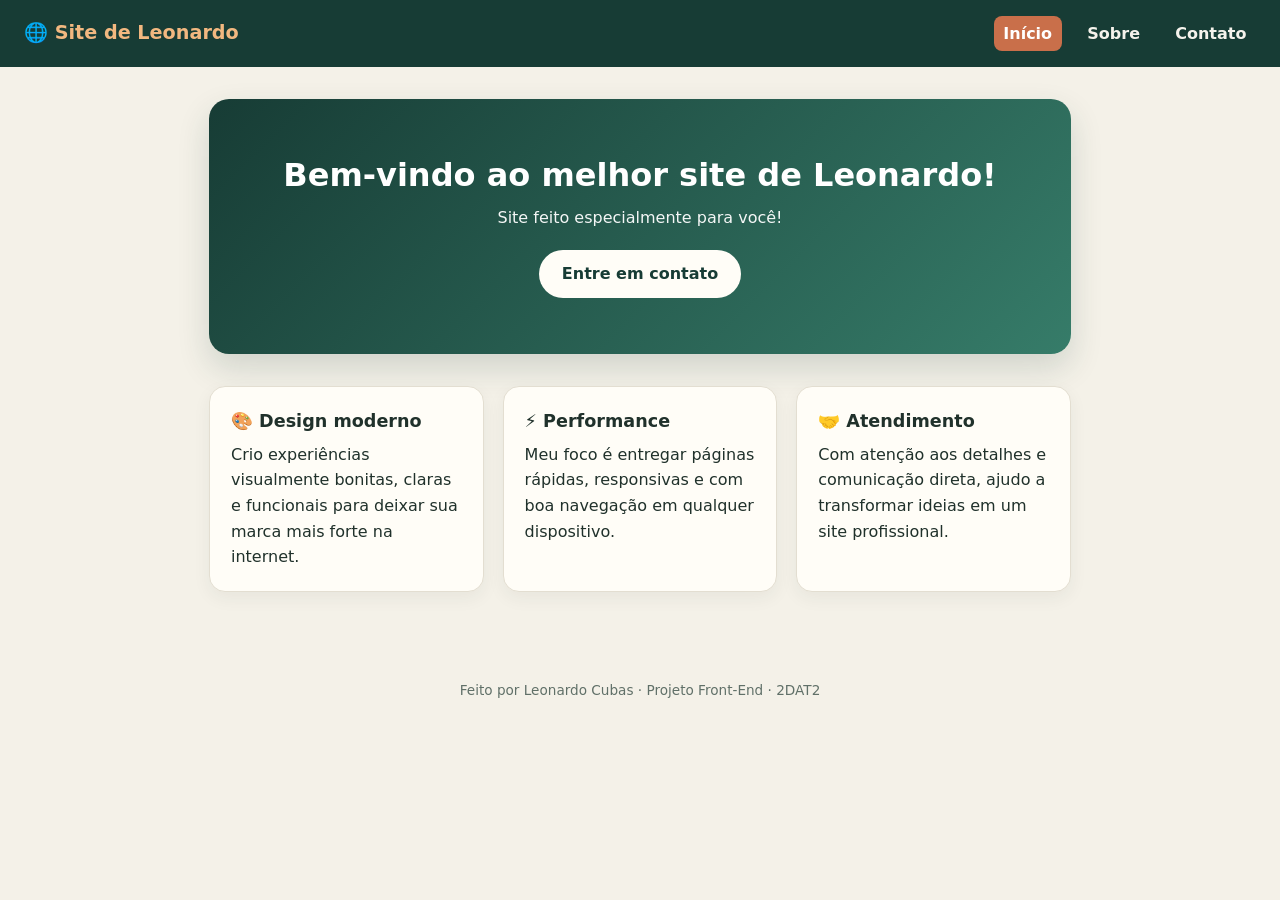
==== index.html @ 8fc5d22d "criaçao de site" ====
<!DOCTYPE html>
<html lang="pt-BR">
<head>
  <meta charset="UTF-8" />
  <meta name="viewport" content="width=device-width, initial-scale=1.0" />
  <!-- TODO: troque pelo nome do SEU site -->
  <title>Site de Leonardo — Início</title>
  <link rel="stylesheet" href="style.css" />
</head>
<body>

  <a class="atalho" href="#principal">Pular para o conteúdo</a>
  <!-- MENU: copie este <header> igual nas 3 páginas e mude só a classe "ativo" -->
  <header class="topo">
    <span class="logo"><span aria-hidden="true">🌐</span> Site de Leonardo</span>
    <nav class="menu" aria-label="Navegação principal">
      <a href="index.html" class="ativo" aria-current="page">Início</a>
      <a href="sobre.html">Sobre</a>
      <a href="contato.html">Contato</a>
    </nav>
  </header>

  <main id="principal">
    <!-- Seção de destaque (hero) -->
    <section class="hero">
      <h1>Bem-vindo ao melhor site de Leonardo!</h1>
      <p>Site feito especialmente para você!</p>
      <a href="contato.html" class="botao">Entre em contato</a>
    </section>

    <!-- Três cards (bom lugar para praticar flexbox ou grid) -->
    <section class="cards">
      <article class="card">
        <h2><span aria-hidden="true">🎨</span> Design moderno</h2>
        <p>Crio experiências visualmente bonitas, claras e funcionais para deixar sua marca mais forte na internet.</p>
      </article>
      <article class="card">
        <h2><span aria-hidden="true">⚡</span> Performance</h2>
        <p>Meu foco é entregar páginas rápidas, responsivas e com boa navegação em qualquer dispositivo.</p>
      </article>
      <article class="card">
        <h2><span aria-hidden="true">🤝</span> Atendimento</h2>
        <p>Com atenção aos detalhes e comunicação direta, ajudo a transformar ideias em um site profissional.</p>
      </article>
    </section>
  </main>

  <footer class="rodape">
    <!-- TODO: coloque seu nome -->
    <p>Feito por Leonardo Cubas · Projeto Front-End · 2DAT2</p>
  </footer>

</body>
</html>
---- style.css ----
/* =====================================================================
   MODELO INICIAL — Meu Site (3 páginas)
   Este CSS é COMPARTILHADO pelas 3 páginas (index, sobre, contato).
   O visual abaixo é só um ponto de partida: mude cores, fontes, tamanhos
   e layout para deixar com a SUA cara. 💪
   ===================================================================== */

* { margin: 0; padding: 0; box-sizing: border-box; }

:root {
  color-scheme: light;
  --cor-fundo: #f4f1e8;
  --cor-texto: #20312b;
  --cor-verde: #173c35;
  --cor-verde-claro: #367c69;
  --cor-destaque: #c96f4a;
  --cor-cartao: #fffdf7;
  --cor-borda: #e3ded1;
}

body {
  font-family: 'Segoe UI', system-ui, Arial, sans-serif;
  color: var(--cor-texto);
  background: var(--cor-fundo);
  line-height: 1.6;
}

.atalho {
  position: absolute;
  top: 0.5rem;
  left: 0.5rem;
  z-index: 1;
  padding: 0.6rem 0.9rem;
  transform: translateY(-150%);
  background: var(--cor-cartao);
  color: var(--cor-verde);
  border-radius: 8px;
}
.atalho:focus { transform: translateY(0); }

/* ---------- MENU (topo) ---------- */
.topo {
  display: flex;
  align-items: center;
  justify-content: space-between;
  flex-wrap: wrap;
  gap: 0.5rem;
  background: var(--cor-verde);
  padding: 1rem 1.5rem;
}
.logo { color: #f2b880; font-weight: 800; font-size: 1.2rem; }
.menu { display: flex; gap: 1rem; }
.menu a {
  color: #f5f3ec;
  text-decoration: none;
  font-weight: 600;
  padding: 0.3rem 0.6rem;
  border-radius: 8px;
  transition: background-color 180ms ease, color 180ms ease, transform 180ms ease, box-shadow 180ms ease;
}
.menu a:hover,
.menu a:focus-visible {
  background: #28594f;
  transform: translateY(-3px);
  box-shadow: 0 4px 10px rgba(0, 0, 0, 0.18);
}
.menu a.ativo { background: var(--cor-destaque); color: #fff; }

/* ---------- CONTEÚDO ---------- */
main { max-width: 900px; margin: 0 auto; padding: 2rem 1.2rem; }

.hero {
  text-align: center;
  padding: 3.5rem 1.5rem;
  background: linear-gradient(135deg, var(--cor-verde), var(--cor-verde-claro));
  color: #fff;
  border-radius: 20px;
  box-shadow: 0 14px 32px rgba(23, 60, 53, 0.16);
}
.hero h1 { font-size: 2rem; line-height: 1.25; margin-bottom: 0.6rem; }
.hero p { max-width: 520px; margin: 0 auto 1.2rem; opacity: 0.95; }

.botao {
  display: inline-block;
  background: #fffdf7;
  color: var(--cor-verde);
  font-weight: 700;
  text-decoration: none;
  padding: 0.7rem 1.4rem;
  border-radius: 50px;
  border: none;
  cursor: pointer;
  transition: transform 180ms ease, background-color 180ms ease;
}
.botao:hover { transform: translateY(-2px); background: #f2b880; }

/* Cards (exemplo com flexbox — tente trocar por grid!) */
.cards {
  display: flex;
  gap: 1.2rem;
  flex-wrap: wrap;
  margin-top: 2rem;
}
.card {
  flex: 1 1 220px;
  background: var(--cor-cartao);
  border: 1px solid var(--cor-borda);
  border-radius: 16px;
  padding: 1.3rem;
  box-shadow: 0 6px 18px rgba(32, 49, 43, 0.06);
  transition: transform 180ms ease, box-shadow 180ms ease;
}
.card:hover {
  transform: translateY(-4px);
  box-shadow: 0 12px 24px rgba(32, 49, 43, 0.1);
}
.card h2 { margin-bottom: 0.4rem; font-size: 1.1rem; }

.conteudo { background: var(--cor-cartao); border: 1px solid var(--cor-borda); border-radius: 16px; padding: 1.6rem; }
.conteudo h1 { margin-bottom: 0.6rem; }
.conteudo h2 { margin: 1rem 0 0.4rem; }
.conteudo ul { margin-left: 1.2rem; }

/* ---------- FORMULÁRIO ---------- */
.form { margin-top: 1rem; }
.campo { margin-bottom: 1rem; }
.campo label { display: block; font-weight: 600; margin-bottom: 0.3rem; }
.campo input, .campo textarea {
  width: 100%;
  padding: 0.7rem;
  border: 1.5px solid #8c998d;
  border-radius: 10px;
  font-family: inherit;
  font-size: 0.95rem;
  color: var(--cor-texto);
  background: var(--cor-cartao);
}
.campo input:focus, .campo textarea:focus {
  outline: 3px solid rgba(54, 124, 105, 0.3);
  outline-offset: 2px;
  border-color: var(--cor-verde-claro);
}

a:focus-visible, button:focus-visible, input:focus-visible, textarea:focus-visible {
  outline: 3px solid var(--cor-destaque);
  outline-offset: 3px;
}

/* ---------- RODAPÉ ---------- */
.rodape {
  text-align: center;
  padding: 1.5rem;
  color: #607068;
  font-size: 0.85rem;
  margin-top: 2rem;
}

/* ---------- RESPONSIVO (exemplo de media query) ---------- */
@media (max-width: 600px) {
  .hero h1 { font-size: 1.5rem; }
  .menu { width: 100%; justify-content: center; }
}

@media (prefers-reduced-motion: reduce) {
  *, *::before, *::after {
    scroll-behavior: auto !important;
    transition-duration: 0.01ms !important;
  }

  .menu a:hover,
  .menu a:focus-visible {
    transform: none;
  }
}
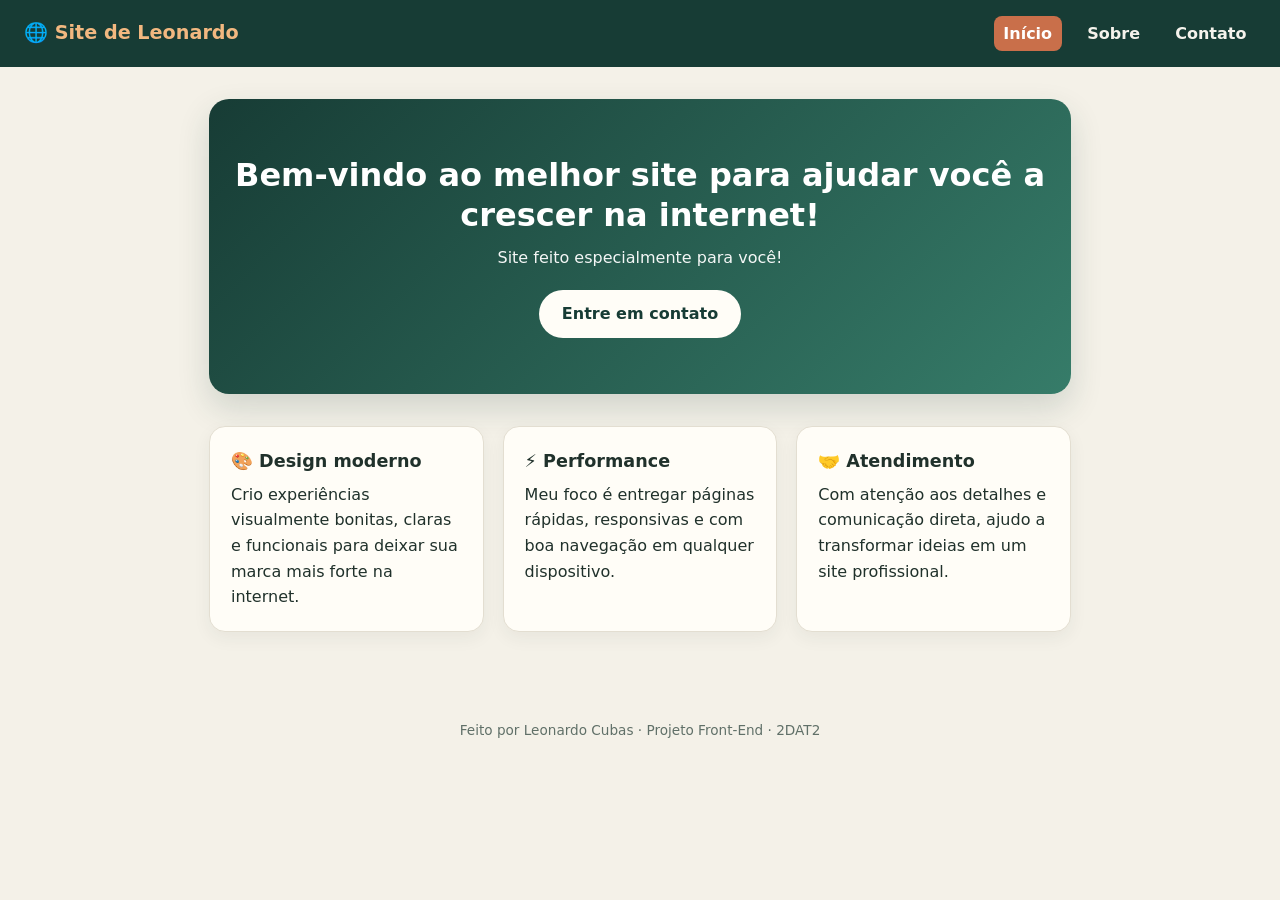
==== commit f6058d17: "atualizaçao" ====
--- a/index.html
+++ b/index.html
@@ -23,7 +23,7 @@
   <main id="principal">
     <!-- Seção de destaque (hero) -->
     <section class="hero">
-      <h1>Bem-vindo ao melhor site de Leonardo!</h1>
+      <h1>Bem-vindo ao melhor site para ajudar você a crescer na internet!</h1>
       <p>Site feito especialmente para você!</p>
       <a href="contato.html" class="botao">Entre em contato</a>
     </section>
